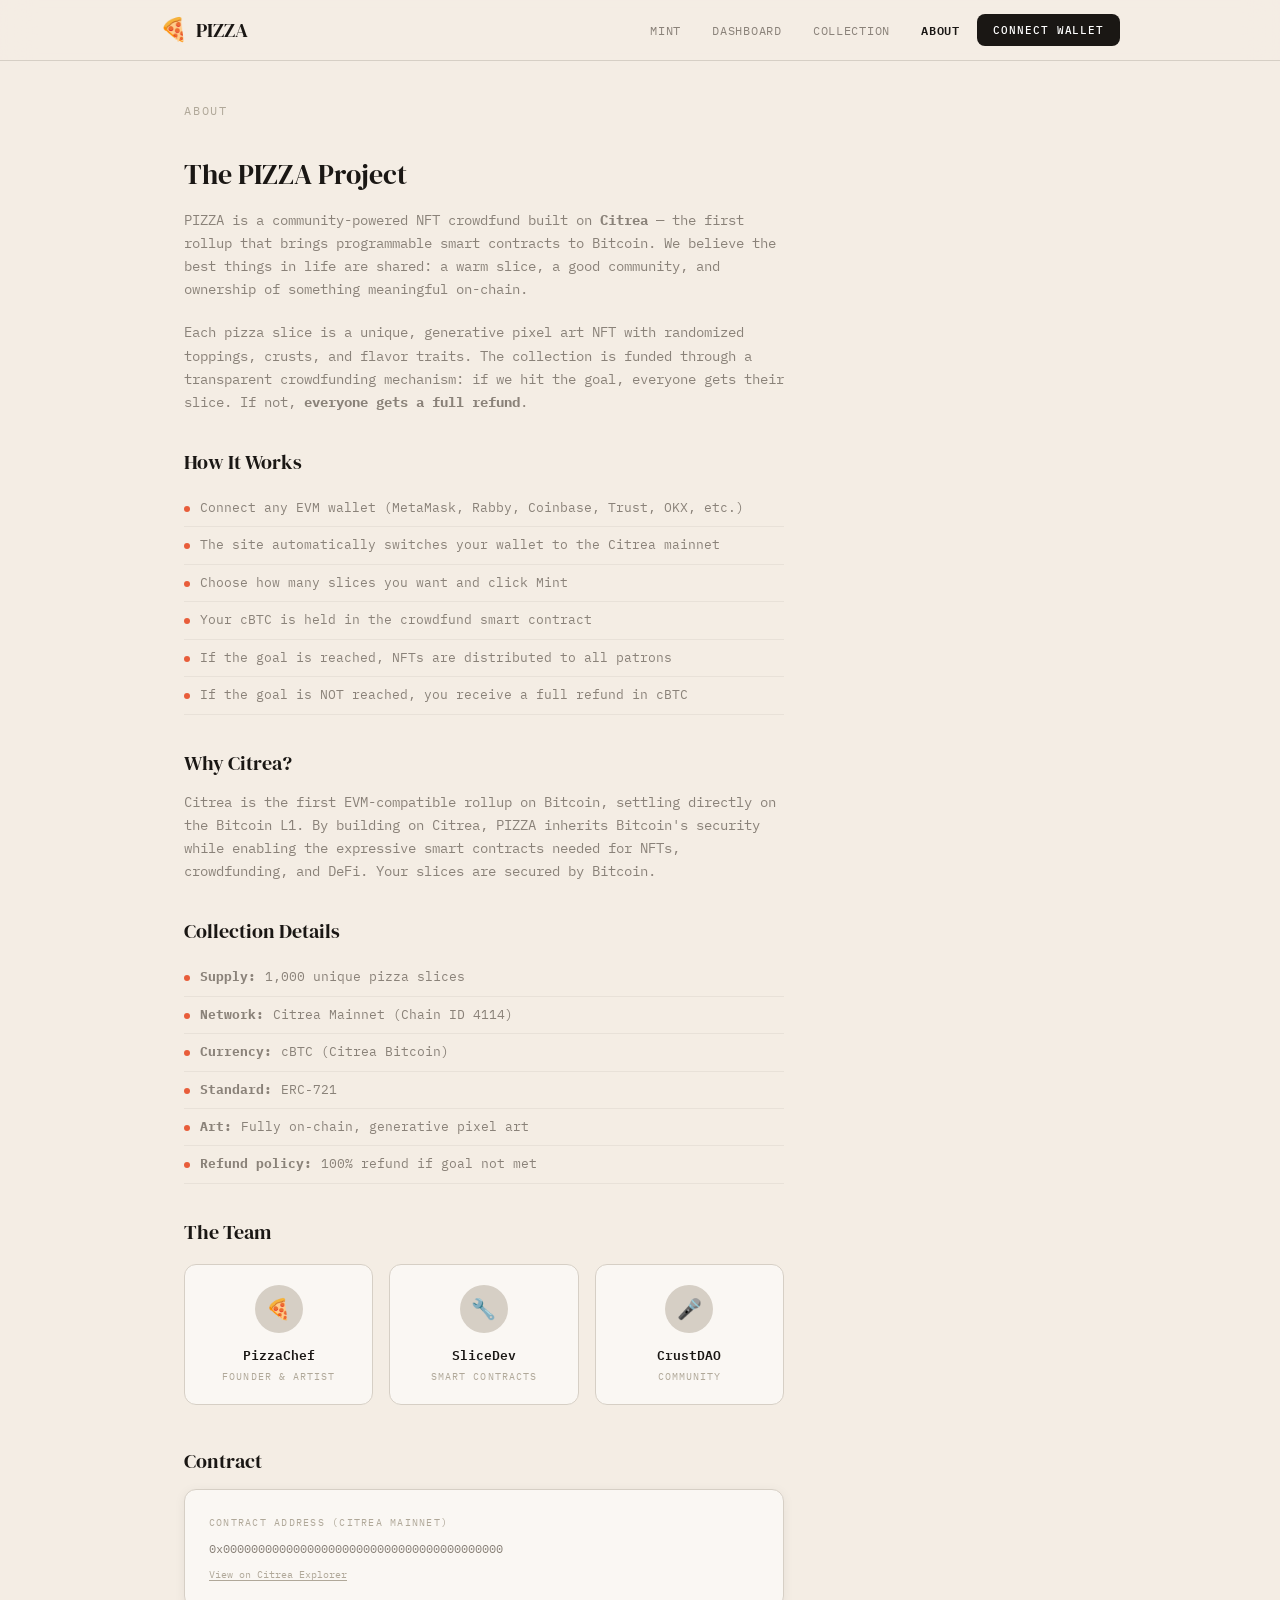
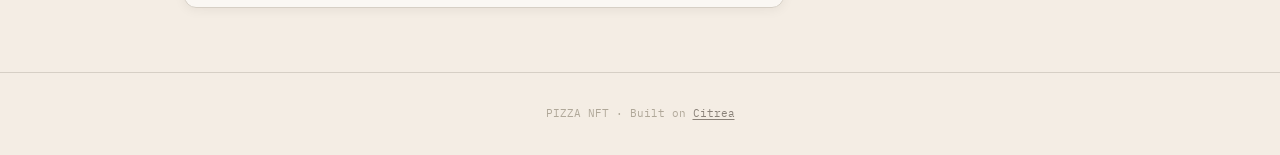
==== about.html @ 250a1ff3 "feat: initial PIZZA NFT crowdfund web app on Citrea Mainnet - 4 pages: Mint (index), Dashboard, Coll" ====
<!DOCTYPE html>
<html lang="en">
<head>
  <meta charset="UTF-8">
  <meta name="viewport" content="width=device-width, initial-scale=1.0">
  <title>About — PIZZA NFT</title>
  <link rel="stylesheet" href="css/style.css">
</head>
<body>
  <nav class="navbar">
    <div class="nav-inner">
      <a href="index.html" class="nav-logo"><span class="pizza-emoji">&#127829;</span> PIZZA</a>
      <button class="menu-toggle" id="menuToggle"><span></span><span></span><span></span></button>
      <ul class="nav-links">
        <li><a href="index.html" class="nav-link">Mint</a></li>
        <li><a href="dashboard.html" class="nav-link">Dashboard</a></li>
        <li><a href="collection.html" class="nav-link">Collection</a></li>
        <li><a href="about.html" class="nav-link">About</a></li>
        <li>
          <button class="btn-connect" id="connectWallet">Connect Wallet</button>
          <div class="wallet-info" id="walletInfo">
            <span class="wallet-addr" id="walletAddr"></span>
            <button class="btn-disconnect" id="disconnectBtn">X</button>
          </div>
        </li>
      </ul>
    </div>
  </nav>
  <div class="network-warning" id="networkWarning">
    <span>Wrong network — please switch to Citrea</span>
    <button id="switchNetwork">Switch</button>
  </div>
  <main class="page">
    <div class="about-content">
      <div class="section-subtitle fade-in">About</div>
      <h2 class="section-title fade-in" style="font-size:1.75rem">The PIZZA Project</h2>
      <p class="fade-in">
        PIZZA is a community-powered NFT crowdfund built on <strong>Citrea</strong> — the first rollup that brings
        programmable smart contracts to Bitcoin. We believe the best things in life are shared: a warm slice, a good community,
        and ownership of something meaningful on-chain.
      </p>
      <p class="fade-in">
        Each pizza slice is a unique, generative pixel art NFT with randomized toppings, crusts, and flavor traits.
        The collection is funded through a transparent crowdfunding mechanism: if we hit the goal, everyone gets their slice.
        If not, <strong>everyone gets a full refund</strong>.
      </p>
      <h2 class="fade-in">How It Works</h2>
      <ul class="feature-list fade-in">
        <li>Connect any EVM wallet (MetaMask, Rabby, Coinbase, Trust, OKX, etc.)</li>
        <li>The site automatically switches your wallet to the Citrea mainnet</li>
        <li>Choose how many slices you want and click Mint</li>
        <li>Your cBTC is held in the crowdfund smart contract</li>
        <li>If the goal is reached, NFTs are distributed to all patrons</li>
        <li>If the goal is NOT reached, you receive a full refund in cBTC</li>
      </ul>
      <h2 class="fade-in">Why Citrea?</h2>
      <p class="fade-in">
        Citrea is the first EVM-compatible rollup on Bitcoin, settling directly on the Bitcoin L1.
        By building on Citrea, PIZZA inherits Bitcoin's security while enabling the expressive smart contracts
        needed for NFTs, crowdfunding, and DeFi. Your slices are secured by Bitcoin.
      </p>
      <h2 class="fade-in">Collection Details</h2>
      <ul class="feature-list fade-in">
        <li><strong>Supply:</strong> 1,000 unique pizza slices</li>
        <li><strong>Network:</strong> Citrea Mainnet (Chain ID 4114)</li>
        <li><strong>Currency:</strong> cBTC (Citrea Bitcoin)</li>
        <li><strong>Standard:</strong> ERC-721</li>
        <li><strong>Art:</strong> Fully on-chain, generative pixel art</li>
        <li><strong>Refund policy:</strong> 100% refund if goal not met</li>
      </ul>
      <h2 class="fade-in">The Team</h2>
      <div class="team-grid fade-in">
        <div class="team-card">
          <div class="team-avatar">&#127829;</div>
          <div class="name">PizzaChef</div>
          <div class="role">Founder & Artist</div>
        </div>
        <div class="team-card">
          <div class="team-avatar">&#128295;</div>
          <div class="name">SliceDev</div>
          <div class="role">Smart Contracts</div>
        </div>
        <div class="team-card">
          <div class="team-avatar">&#127908;</div>
          <div class="name">CrustDAO</div>
          <div class="role">Community</div>
        </div>
      </div>
      <h2 class="fade-in" style="margin-top:2.5rem">Contract</h2>
      <div class="card fade-in" style="margin-top:0.75rem">
        <div class="label" style="font-size:0.65rem;text-transform:uppercase;letter-spacing:0.12em;color:var(--text-soft);margin-bottom:0.5rem">Contract Address (Citrea Mainnet)</div>
        <div style="font-size:0.75rem;word-break:break-all;color:var(--text-muted)">
          0x0000000000000000000000000000000000000000
        </div>
        <div style="font-size:0.65rem;color:var(--text-soft);margin-top:0.5rem">
          <a href="https://explorer.mainnet.citrea.xyz" target="_blank" style="text-decoration:underline;text-underline-offset:2px">View on Citrea Explorer</a>
        </div>
      </div>
    </div>
  </main>
  <div class="modal-overlay" id="modalOverlay"></div>
  <div class="wallet-modal" id="walletModal">
    <div class="modal-header">
      <h3>Connect Wallet</h3>
      <button class="modal-close" id="modalClose">&times;</button>
    </div>
    <div class="wallet-list" id="walletList"></div>
  </div>
  <footer class="site-footer">
    <p>PIZZA NFT &middot; Built on <a href="https://citrea.xyz" target="_blank">Citrea</a></p>
  </footer>
  <script type="module" src="js/app.js"></script>
</body>
</html>
---- css/style.css ----
@import url('https://fonts.googleapis.com/css2?family=DM+Serif+Display:ital@0;1&family=IBM+Plex+Mono:wght@400;500;600&display=swap');

*, *::before, *::after { margin: 0; padding: 0; box-sizing: border-box; }

:root {
  --bg: #f4ede4;
  --bg-card: #faf7f3;
  --text: #1a1714;
  --text-muted: #8a8279;
  --text-soft: #b0a899;
  --accent: #e85d3a;
  --green: #2d8a4e;
  --red: #c0392b;
  --border: #d6cfc5;
  --btn: #1a1714;
  --btn-hover: #2e2a25;
  --radius: 12px;
  --shadow: 0 2px 12px rgba(26,23,20,0.06);
}

html { font-size: 16px; scroll-behavior: smooth; }

body {
  background: var(--bg);
  color: var(--text);
  font-family: 'IBM Plex Mono', monospace;
  min-height: 100vh;
  -webkit-font-smoothing: antialiased;
  line-height: 1.6;
}

a { color: inherit; text-decoration: none; }

.navbar {
  position: sticky;
  top: 0;
  z-index: 100;
  background: rgba(244, 237, 228, 0.85);
  backdrop-filter: blur(16px);
  -webkit-backdrop-filter: blur(16px);
  border-bottom: 1px solid var(--border);
  padding: 0 1.5rem;
}

.nav-inner {
  max-width: 960px;
  margin: 0 auto;
  display: flex;
  align-items: center;
  justify-content: space-between;
  height: 60px;
}

.nav-logo {
  font-family: 'DM Serif Display', serif;
  font-size: 1.25rem;
  display: flex;
  align-items: center;
  gap: 0.5rem;
}

.nav-logo .pizza-emoji { font-size: 1.4rem; display: inline-block; }

.nav-links {
  display: flex;
  align-items: center;
  gap: 0.25rem;
  list-style: none;
}

.nav-link {
  font-size: 0.75rem;
  letter-spacing: 0.06em;
  text-transform: uppercase;
  padding: 0.5rem 0.85rem;
  border-radius: 8px;
  transition: background 0.2s, color 0.2s;
  color: var(--text-muted);
}

.nav-link:hover { background: rgba(26,23,20,0.04); color: var(--text); }
.nav-link.active { color: var(--text); font-weight: 600; }

.btn-connect {
  font-family: 'IBM Plex Mono', monospace;
  font-size: 0.7rem;
  font-weight: 500;
  letter-spacing: 0.08em;
  text-transform: uppercase;
  padding: 0.55rem 1rem;
  background: var(--btn);
  color: #fff;
  border: none;
  border-radius: 8px;
  cursor: pointer;
  transition: background 0.2s, transform 0.12s;
}
.btn-connect:hover { background: var(--btn-hover); transform: translateY(-1px); }

.wallet-info {
  display: none;
  align-items: center;
  gap: 0.5rem;
  font-size: 0.75rem;
}

.wallet-addr {
  background: rgba(26,23,20,0.05);
  padding: 0.4rem 0.75rem;
  border-radius: 8px;
  font-weight: 500;
}

.btn-disconnect {
  font-family: 'IBM Plex Mono', monospace;
  font-size: 0.6rem;
  padding: 0.35rem 0.6rem;
  background: transparent;
  border: 1px solid var(--border);
  border-radius: 6px;
  cursor: pointer;
  color: var(--text-muted);
  transition: all 0.2s;
}
.btn-disconnect:hover { border-color: var(--red); color: var(--red); }

.menu-toggle {
  display: none;
  flex-direction: column;
  gap: 4px;
  background: none;
  border: none;
  cursor: pointer;
  padding: 4px;
}
.menu-toggle span {
  display: block;
  width: 20px;
  height: 2px;
  background: var(--text);
  border-radius: 2px;
  transition: transform 0.3s, opacity 0.3s;
}
.menu-toggle.open span:nth-child(1) { transform: translateY(6px) rotate(45deg); }
.menu-toggle.open span:nth-child(2) { opacity: 0; }
.menu-toggle.open span:nth-child(3) { transform: translateY(-6px) rotate(-45deg); }

@media (max-width: 700px) {
  .menu-toggle { display: flex; }
  .nav-links {
    display: none;
    position: absolute;
    top: 60px;
    left: 0;
    right: 0;
    background: var(--bg);
    flex-direction: column;
    padding: 1rem;
    border-bottom: 1px solid var(--border);
    gap: 0.25rem;
  }
  .nav-links.open { display: flex; }
  .nav-link { width: 100%; padding: 0.75rem; }
}

.network-warning {
  display: none;
  align-items: center;
  justify-content: center;
  gap: 0.75rem;
  background: #fef3e5;
  border-bottom: 1px solid #f0d6a8;
  padding: 0.6rem 1rem;
  font-size: 0.75rem;
  color: #8a6a2e;
}

.network-warning button {
  font-family: 'IBM Plex Mono', monospace;
  font-size: 0.65rem;
  font-weight: 600;
  padding: 0.3rem 0.75rem;
  background: #8a6a2e;
  color: #fff;
  border: none;
  border-radius: 6px;
  cursor: pointer;
}

.page {
  max-width: 960px;
  margin: 0 auto;
  padding: 2.5rem 1.5rem 4rem;
}

.page-center {
  max-width: 460px;
  margin: 0 auto;
}

.section-title {
  font-family: 'DM Serif Display', serif;
  font-weight: 400;
  font-size: 1.5rem;
  margin-bottom: 1.5rem;
}

.section-subtitle {
  font-size: 0.75rem;
  text-transform: uppercase;
  letter-spacing: 0.15em;
  color: var(--text-soft);
  margin-bottom: 0.5rem;
}

.card {
  background: var(--bg-card);
  border: 1px solid var(--border);
  border-radius: var(--radius);
  padding: 1.5rem;
  box-shadow: var(--shadow);
}

.hero {
  text-align: center;
  padding-top: 1rem;
}

.hero h1 {
  font-family: 'DM Serif Display', serif;
  font-weight: 400;
  font-size: clamp(1.75rem, 6vw, 2.25rem);
  line-height: 1.2;
  letter-spacing: -0.01em;
  margin-bottom: 2rem;
}

.pizza-art {
  margin: 0 auto 1.75rem;
  animation: float 4s ease-in-out infinite;
}

.pizza-art svg {
  display: block;
  margin: 0 auto;
  filter: drop-shadow(0 8px 24px rgba(26,23,20,0.08));
}

@keyframes float {
  0%, 100% { transform: translateY(0); }
  50% { transform: translateY(-6px); }
}

.timer-row {
  display: flex;
  align-items: center;
  justify-content: center;
  gap: 0.75rem;
  margin-bottom: 2rem;
}

.live-badge {
  background: var(--green);
  color: #fff;
  font-size: 0.6rem;
  font-weight: 500;
  letter-spacing: 0.1em;
  text-transform: uppercase;
  padding: 0.3rem 0.6rem;
  border-radius: 100px;
  display: flex;
  align-items: center;
  gap: 0.3rem;
}

.live-dot {
  width: 5px;
  height: 5px;
  border-radius: 50%;
  background: #fff;
  animation: pulse 1.5s ease-in-out infinite;
}

@keyframes pulse {
  0%, 100% { opacity: 1; }
  50% { opacity: 0.3; }
}

.countdown { font-size: 0.8rem; color: var(--text-muted); }
.countdown span { color: var(--text); font-weight: 500; }
.countdown small { font-size: 0.6rem; color: var(--text-soft); margin-right: 0.1rem; }

.price-display { margin-bottom: 1.5rem; }

.price-value {
  font-family: 'DM Serif Display', serif;
  font-size: clamp(2rem, 8vw, 2.75rem);
  letter-spacing: -0.02em;
  line-height: 1;
}

.price-label {
  font-size: 0.65rem;
  letter-spacing: 0.2em;
  text-transform: uppercase;
  color: var(--text-soft);
  margin-top: 0.3rem;
}

.stats-row {
  display: flex;
  align-items: center;
  justify-content: center;
  gap: 0.5rem;
  font-size: 0.8rem;
  color: var(--text-muted);
  margin-bottom: 0.75rem;
}

.stats-row strong { color: var(--text); font-weight: 500; }
.stats-dot { width: 3px; height: 3px; border-radius: 50%; background: var(--text-soft); }

.progress-wrap { margin-bottom: 1.75rem; }

.progress-bar {
  width: 100%;
  height: 2px;
  background: var(--border);
  border-radius: 2px;
  overflow: hidden;
  margin-bottom: 0.4rem;
}

.progress-fill {
  height: 100%;
  background: var(--text);
  border-radius: 2px;
  transition: width 1.5s cubic-bezier(0.16, 1, 0.3, 1);
}

.progress-text {
  font-size: 0.7rem;
  color: var(--text-soft);
  letter-spacing: 0.02em;
}

.divider {
  width: 100%;
  height: 1px;
  background: var(--border);
  margin: 1.5rem 0;
}

.mint-input {
  width: 100%;
  padding: 0.9rem 1rem;
  font-family: 'IBM Plex Mono', monospace;
  font-size: 1.1rem;
  color: var(--text);
  background: var(--bg-card);
  border: 1.5px solid var(--border);
  border-radius: 10px;
  text-align: center;
  outline: none;
  transition: border-color 0.25s, box-shadow 0.25s;
}

.mint-input:focus {
  border-color: var(--text);
  box-shadow: 0 0 0 3px rgba(26,23,20,0.06);
}

.conversion-note {
  font-size: 0.65rem;
  color: var(--text-soft);
  margin-top: 0.4rem;
  margin-bottom: 1.25rem;
}

.btn-mint {
  width: 100%;
  padding: 1rem;
  background: var(--btn);
  color: #fff;
  font-family: 'IBM Plex Mono', monospace;
  font-size: 0.875rem;
  font-weight: 500;
  letter-spacing: 0.15em;
  text-transform: uppercase;
  border: none;
  border-radius: 10px;
  cursor: pointer;
  transition: background 0.2s, transform 0.12s, box-shadow 0.2s;
}

.btn-mint:hover {
  background: var(--btn-hover);
  transform: translateY(-1px);
  box-shadow: 0 6px 20px rgba(26,23,20,0.15);
}

.btn-mint:active { transform: translateY(0); box-shadow: none; }
.btn-mint:disabled { opacity: 0.5; cursor: not-allowed; transform: none; }

.mint-footer {
  margin-top: 1.5rem;
  text-align: center;
  line-height: 1.8;
}

.mint-footer p {
  font-size: 0.8rem;
  color: var(--text-muted);
  font-style: italic;
  font-family: 'DM Serif Display', serif;
}

.modal-overlay {
  display: none;
  position: fixed;
  inset: 0;
  background: rgba(26,23,20,0.4);
  backdrop-filter: blur(4px);
  z-index: 200;
}
.modal-overlay.show { display: block; }

.wallet-modal {
  display: none;
  position: fixed;
  top: 50%;
  left: 50%;
  transform: translate(-50%, -50%) scale(0.95);
  background: var(--bg-card);
  border: 1px solid var(--border);
  border-radius: 16px;
  padding: 2rem;
  width: 90%;
  max-width: 360px;
  z-index: 201;
  box-shadow: 0 24px 60px rgba(26,23,20,0.15);
  opacity: 0;
  transition: opacity 0.25s, transform 0.25s;
}

.wallet-modal.show {
  display: block;
  opacity: 1;
  transform: translate(-50%, -50%) scale(1);
}

.modal-header {
  display: flex;
  justify-content: space-between;
  align-items: center;
  margin-bottom: 1.25rem;
}

.modal-header h3 {
  font-family: 'DM Serif Display', serif;
  font-weight: 400;
  font-size: 1.1rem;
}

.modal-close {
  background: none;
  border: none;
  font-size: 1.25rem;
  cursor: pointer;
  color: var(--text-muted);
  padding: 0.25rem;
  line-height: 1;
}

.wallet-list {
  display: flex;
  flex-direction: column;
  gap: 0.5rem;
}

.wallet-option {
  display: flex;
  align-items: center;
  gap: 0.75rem;
  width: 100%;
  padding: 0.85rem 1rem;
  background: var(--bg);
  border: 1px solid var(--border);
  border-radius: 10px;
  font-family: 'IBM Plex Mono', monospace;
  font-size: 0.8rem;
  cursor: pointer;
  transition: border-color 0.2s, background 0.2s;
}

.wallet-option:hover { border-color: var(--text); background: #f0e9df; }

.wallet-icon {
  width: 32px;
  height: 32px;
  border-radius: 8px;
  background: #fff;
  display: flex;
  align-items: center;
  justify-content: center;
  flex-shrink: 0;
  overflow: hidden;
  border: 1px solid var(--border);
}

.wallet-icon svg { width: 100%; height: 100%; display: block; }
.wallet-icon img { width: 100%; height: 100%; object-fit: contain; display: block; }

.wallet-option .wallet-name {
  flex: 1;
  text-align: left;
  font-weight: 500;
}

.wallet-option .wallet-tag {
  font-size: 0.55rem;
  letter-spacing: 0.1em;
  text-transform: uppercase;
  color: var(--text-soft);
  background: rgba(26,23,20,0.05);
  padding: 0.2rem 0.45rem;
  border-radius: 6px;
}

.wallet-option .wallet-tag.installed { color: var(--green); background: rgba(45,138,78,0.1); }

.no-wallet {
  text-align: center;
  color: var(--text-muted);
  font-size: 0.8rem;
  padding: 1rem 0;
  line-height: 1.6;
}

.dash-grid {
  display: grid;
  grid-template-columns: repeat(auto-fit, minmax(200px, 1fr));
  gap: 1rem;
  margin-bottom: 2rem;
}

.dash-card {
  background: var(--bg-card);
  border: 1px solid var(--border);
  border-radius: var(--radius);
  padding: 1.25rem;
  box-shadow: var(--shadow);
}

.dash-card .label {
  font-size: 0.65rem;
  text-transform: uppercase;
  letter-spacing: 0.12em;
  color: var(--text-soft);
  margin-bottom: 0.5rem;
}

.dash-card .value {
  font-family: 'DM Serif Display', serif;
  font-size: 1.5rem;
}

.dash-card .sub {
  font-size: 0.7rem;
  color: var(--text-muted);
  margin-top: 0.25rem;
}

.activity-table {
  width: 100%;
  border-collapse: collapse;
  font-size: 0.75rem;
}

.activity-table th {
  text-align: left;
  font-size: 0.6rem;
  text-transform: uppercase;
  letter-spacing: 0.1em;
  color: var(--text-soft);
  padding: 0.75rem 0.5rem;
  border-bottom: 1px solid var(--border);
}

.activity-table td {
  padding: 0.75rem 0.5rem;
  border-bottom: 1px solid rgba(214,207,197,0.4);
  color: var(--text-muted);
}

.activity-table .addr { font-weight: 500; color: var(--text); }
.activity-table .amount { color: var(--green); font-weight: 500; }

.collection-grid {
  display: grid;
  grid-template-columns: repeat(auto-fill, minmax(140px, 1fr));
  gap: 1rem;
}

.nft-card {
  background: var(--bg-card);
  border: 1px solid var(--border);
  border-radius: var(--radius);
  overflow: hidden;
  transition: transform 0.2s, box-shadow 0.2s;
  cursor: pointer;
}

.nft-card:hover {
  transform: translateY(-3px);
  box-shadow: 0 8px 24px rgba(26,23,20,0.1);
}

.nft-img {
  aspect-ratio: 1;
  display: flex;
  align-items: center;
  justify-content: center;
  background: var(--bg);
}

.nft-img svg { width: 80%; height: 80%; }

.nft-info { padding: 0.75rem; }
.nft-info .nft-name { font-size: 0.7rem; font-weight: 600; margin-bottom: 0.2rem; }
.nft-info .nft-price { font-size: 0.65rem; color: var(--text-muted); }

.about-content { max-width: 600px; }

.about-content p {
  font-size: 0.85rem;
  color: var(--text-muted);
  margin-bottom: 1.25rem;
  line-height: 1.7;
}

.about-content h2 {
  font-family: 'DM Serif Display', serif;
  font-weight: 400;
  font-size: 1.25rem;
  margin-bottom: 0.75rem;
  margin-top: 2rem;
}

.feature-list {
  list-style: none;
  margin-bottom: 1.5rem;
}

.feature-list li {
  font-size: 0.8rem;
  color: var(--text-muted);
  padding: 0.5rem 0;
  border-bottom: 1px solid rgba(214,207,197,0.4);
  display: flex;
  align-items: flex-start;
  gap: 0.6rem;
}

.feature-list li::before {
  content: '';
  width: 6px;
  height: 6px;
  border-radius: 50%;
  background: var(--accent);
  flex-shrink: 0;
  margin-top: 0.5rem;
}

.team-grid {
  display: grid;
  grid-template-columns: repeat(auto-fit, minmax(180px, 1fr));
  gap: 1rem;
  margin-top: 1rem;
}

.team-card {
  background: var(--bg-card);
  border: 1px solid var(--border);
  border-radius: var(--radius);
  padding: 1.25rem;
  text-align: center;
}

.team-avatar {
  width: 48px;
  height: 48px;
  border-radius: 50%;
  background: var(--border);
  margin: 0 auto 0.75rem;
  display: flex;
  align-items: center;
  justify-content: center;
  font-size: 1.25rem;
}

.team-card .name { font-size: 0.8rem; font-weight: 600; margin-bottom: 0.15rem; }
.team-card .role { font-size: 0.65rem; color: var(--text-soft); text-transform: uppercase; letter-spacing: 0.1em; }

.site-footer {
  border-top: 1px solid var(--border);
  padding: 2rem 1.5rem;
  text-align: center;
}

.site-footer p { font-size: 0.7rem; color: var(--text-soft); }
.site-footer a { color: var(--text-muted); text-decoration: underline; text-underline-offset: 2px; }

.fade-in {
  opacity: 0;
  transform: translateY(12px);
  animation: fadeUp 0.5s ease forwards;
}

@keyframes fadeUp {
  to { opacity: 1; transform: translateY(0); }
}

.fade-in:nth-child(1) { animation-delay: 0.05s; }
.fade-in:nth-child(2) { animation-delay: 0.1s; }
.fade-in:nth-child(3) { animation-delay: 0.15s; }
.fade-in:nth-child(4) { animation-delay: 0.2s; }
.fade-in:nth-child(5) { animation-delay: 0.25s; }
.fade-in:nth-child(6) { animation-delay: 0.3s; }
.fade-in:nth-child(7) { animation-delay: 0.35s; }
.fade-in:nth-child(8) { animation-delay: 0.4s; }
.fade-in:nth-child(9) { animation-delay: 0.45s; }
.fade-in:nth-child(10) { animation-delay: 0.5s; }
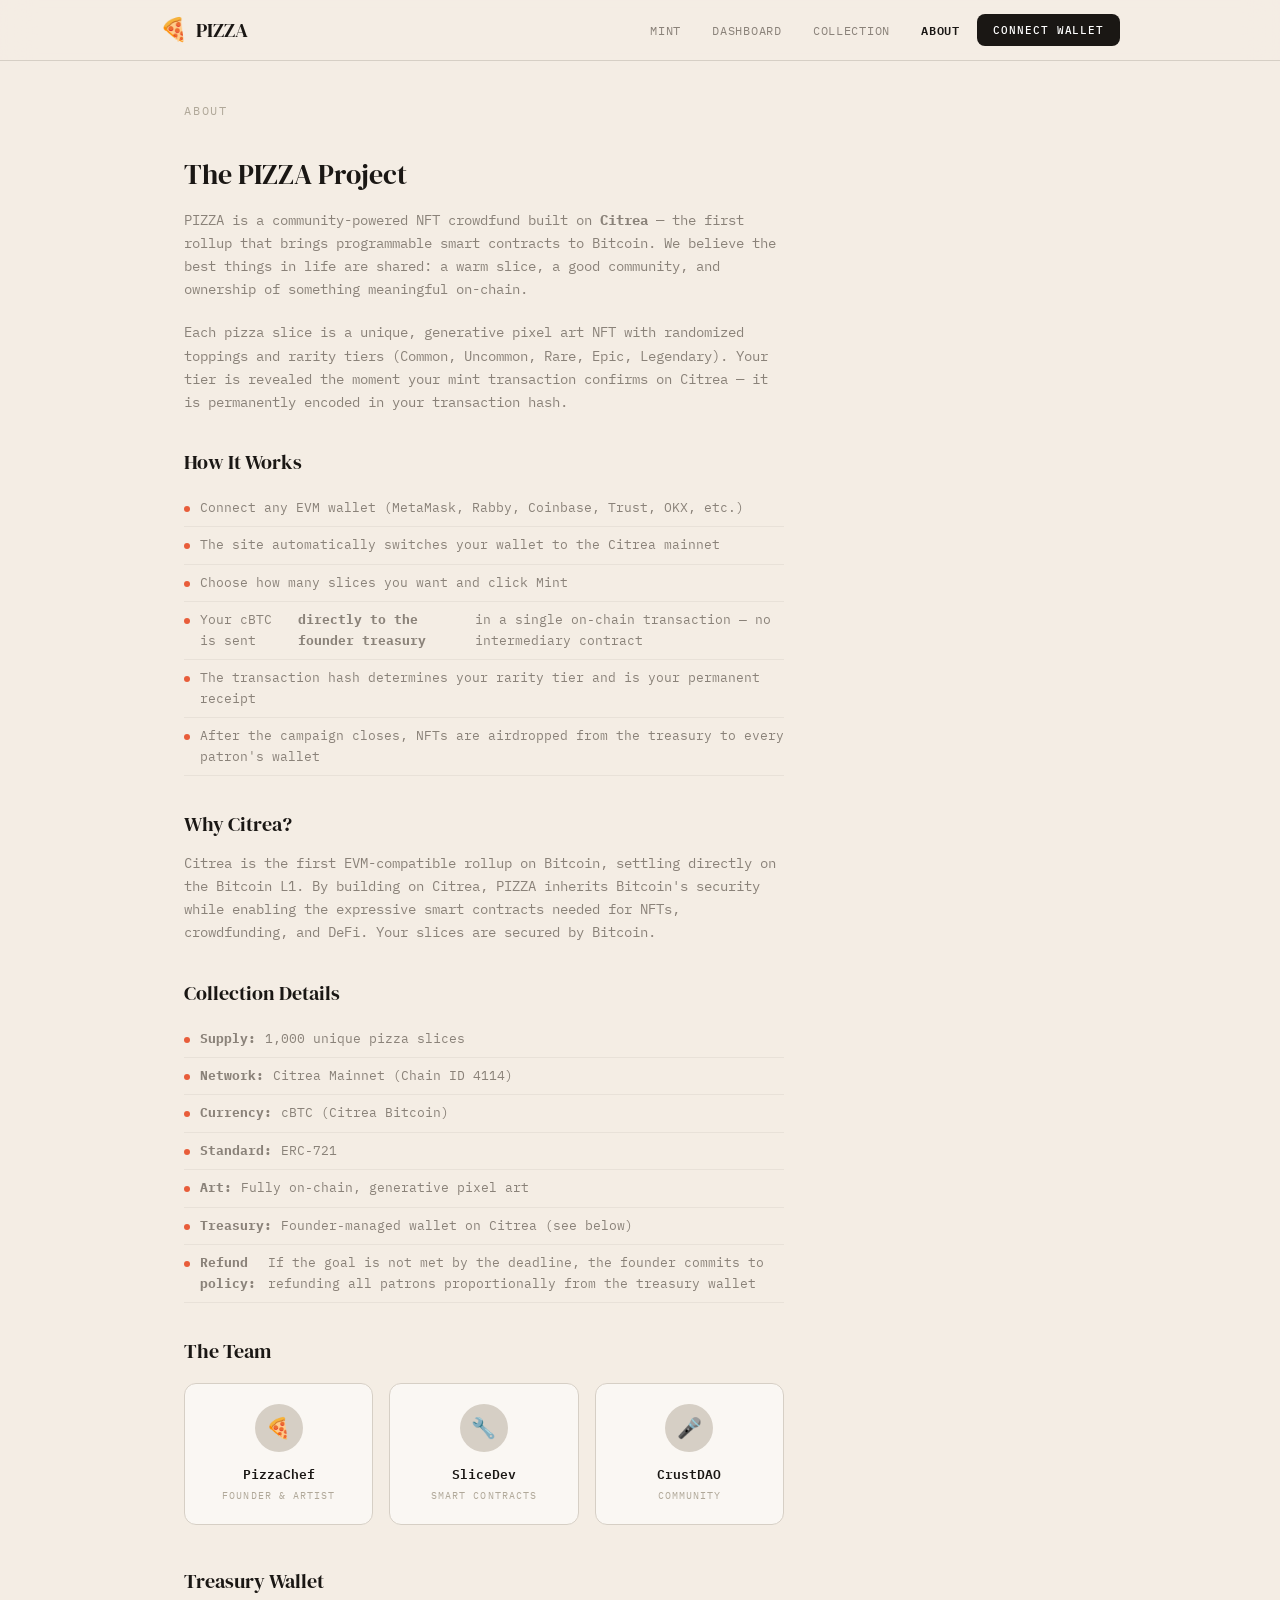
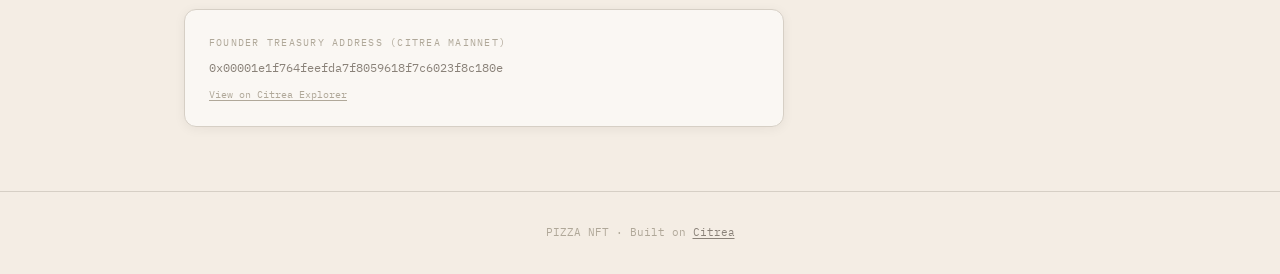
==== commit 3ad871fc: "feat: real on-chain mint flow + rarity reveal modal - Replace demo alert with eth_sendTransaction to" ====
--- a/about.html
+++ b/about.html
@@ -40,18 +40,18 @@
         and ownership of something meaningful on-chain.
       </p>
       <p class="fade-in">
-        Each pizza slice is a unique, generative pixel art NFT with randomized toppings, crusts, and flavor traits.
-        The collection is funded through a transparent crowdfunding mechanism: if we hit the goal, everyone gets their slice.
-        If not, <strong>everyone gets a full refund</strong>.
+        Each pizza slice is a unique, generative pixel art NFT with randomized toppings and rarity tiers
+        (Common, Uncommon, Rare, Epic, Legendary). Your tier is revealed the moment your mint transaction
+        confirms on Citrea — it is permanently encoded in your transaction hash.
       </p>
       <h2 class="fade-in">How It Works</h2>
       <ul class="feature-list fade-in">
         <li>Connect any EVM wallet (MetaMask, Rabby, Coinbase, Trust, OKX, etc.)</li>
         <li>The site automatically switches your wallet to the Citrea mainnet</li>
         <li>Choose how many slices you want and click Mint</li>
-        <li>Your cBTC is held in the crowdfund smart contract</li>
-        <li>If the goal is reached, NFTs are distributed to all patrons</li>
-        <li>If the goal is NOT reached, you receive a full refund in cBTC</li>
+        <li>Your cBTC is sent <strong>directly to the founder treasury</strong> in a single on-chain transaction — no intermediary contract</li>
+        <li>The transaction hash determines your rarity tier and is your permanent receipt</li>
+        <li>After the campaign closes, NFTs are airdropped from the treasury to every patron's wallet</li>
       </ul>
       <h2 class="fade-in">Why Citrea?</h2>
       <p class="fade-in">
@@ -66,7 +66,8 @@
         <li><strong>Currency:</strong> cBTC (Citrea Bitcoin)</li>
         <li><strong>Standard:</strong> ERC-721</li>
         <li><strong>Art:</strong> Fully on-chain, generative pixel art</li>
-        <li><strong>Refund policy:</strong> 100% refund if goal not met</li>
+        <li><strong>Treasury:</strong> Founder-managed wallet on Citrea (see below)</li>
+        <li><strong>Refund policy:</strong> If the goal is not met by the deadline, the founder commits to refunding all patrons proportionally from the treasury wallet</li>
       </ul>
       <h2 class="fade-in">The Team</h2>
       <div class="team-grid fade-in">
@@ -86,14 +87,14 @@
           <div class="role">Community</div>
         </div>
       </div>
-      <h2 class="fade-in" style="margin-top:2.5rem">Contract</h2>
+      <h2 class="fade-in" style="margin-top:2.5rem">Treasury Wallet</h2>
       <div class="card fade-in" style="margin-top:0.75rem">
-        <div class="label" style="font-size:0.65rem;text-transform:uppercase;letter-spacing:0.12em;color:var(--text-soft);margin-bottom:0.5rem">Contract Address (Citrea Mainnet)</div>
+        <div class="label" style="font-size:0.65rem;text-transform:uppercase;letter-spacing:0.12em;color:var(--text-soft);margin-bottom:0.5rem">Founder Treasury Address (Citrea Mainnet)</div>
         <div style="font-size:0.75rem;word-break:break-all;color:var(--text-muted)">
-          0x0000000000000000000000000000000000000000
+          0x00001e1f764feefda7f8059618f7c6023f8c180e
         </div>
         <div style="font-size:0.65rem;color:var(--text-soft);margin-top:0.5rem">
-          <a href="https://explorer.mainnet.citrea.xyz" target="_blank" style="text-decoration:underline;text-underline-offset:2px">View on Citrea Explorer</a>
+          <a href="https://explorer.mainnet.citrea.xyz/address/0x00001e1f764feefda7f8059618f7c6023f8c180e" target="_blank" style="text-decoration:underline;text-underline-offset:2px">View on Citrea Explorer</a>
         </div>
       </div>
     </div>
--- a/css/style.css
+++ b/css/style.css
@@ -731,3 +731,174 @@
 .fade-in:nth-child(8) { animation-delay: 0.4s; }
 .fade-in:nth-child(9) { animation-delay: 0.45s; }
 .fade-in:nth-child(10) { animation-delay: 0.5s; }
+
+/* slice picker */
+.slice-row {
+  display: flex;
+  align-items: center;
+  justify-content: center;
+  gap: 0.5rem;
+  margin: 0 auto 0.6rem;
+  max-width: 280px;
+}
+.slice-step {
+  width: 36px; height: 36px;
+  border-radius: 8px;
+  border: 1.5px solid var(--border);
+  background: white;
+  font-size: 1.25rem;
+  cursor: pointer;
+  transition: all 0.12s;
+}
+.slice-step:hover { border-color: #888; transform: translateY(-1px); }
+.slice-step:active { transform: translateY(0); }
+.slice-input {
+  width: 60px;
+  height: 36px;
+  text-align: center;
+  border: 1.5px solid var(--border);
+  border-radius: 8px;
+  font-size: 1rem;
+  font-weight: 600;
+  -moz-appearance: textfield;
+}
+.slice-input::-webkit-inner-spin-button,
+.slice-input::-webkit-outer-spin-button { -webkit-appearance: none; margin: 0; }
+.slice-x {
+  font-size: 0.85rem;
+  color: var(--text-soft);
+  margin-left: 0.25rem;
+}
+
+/* mint reveal modal */
+.reveal-modal {
+  position: fixed;
+  top: 50%; left: 50%;
+  transform: translate(-50%, calc(-50% + 16px)) scale(0.96);
+  background: #fff;
+  border-radius: 16px;
+  border: 1px solid var(--border);
+  box-shadow: 0 20px 60px rgba(0,0,0,0.18);
+  z-index: 1001;
+  width: min(92vw, 480px);
+  max-height: 92vh;
+  overflow: auto;
+  opacity: 0;
+  pointer-events: none;
+  transition: opacity 0.18s, transform 0.22s cubic-bezier(.2,.9,.3,1.2);
+  padding: 1.25rem;
+}
+.reveal-modal.show {
+  opacity: 1;
+  pointer-events: auto;
+  transform: translate(-50%, -50%) scale(1);
+}
+.reveal-modal .modal-close {
+  position: absolute; top: 8px; right: 12px;
+  background: none; border: none;
+  font-size: 1.6rem;
+  color: var(--text-soft);
+  cursor: pointer;
+}
+.reveal-inner {
+  display: flex;
+  flex-direction: column;
+  align-items: center;
+  gap: 1rem;
+  padding-top: 0.5rem;
+}
+.reveal-art {
+  width: 240px; height: 240px;
+  border-radius: 12px;
+  background: #fbf6ee;
+  display: flex;
+  align-items: center;
+  justify-content: center;
+  border: 2px solid var(--border);
+  position: relative;
+  overflow: hidden;
+}
+.reveal-art.rarity-2 { background: linear-gradient(135deg, #faf3ff, #fbf6ee); }
+.reveal-art.rarity-3 { background: linear-gradient(135deg, #fff6e6, #fbf6ee); border-color: #e0b070; }
+.reveal-art.rarity-4 { background: linear-gradient(135deg, #ffe4f5, #f3e6ff); border-color: #b478e8; box-shadow: 0 0 18px rgba(180, 120, 232, 0.35); }
+.reveal-art.rarity-5 {
+  background: linear-gradient(135deg, #fff1ad, #ffe27a 25%, #ffd1ec 50%, #c5e8ff 75%, #fff1ad);
+  background-size: 200% 200%;
+  animation: legendGlow 4s ease-in-out infinite;
+  border-color: #d4a40a;
+  box-shadow: 0 0 32px rgba(255, 200, 70, 0.55);
+}
+@keyframes legendGlow {
+  0%, 100% { background-position: 0% 50%; }
+  50% { background-position: 100% 50%; }
+}
+.reveal-body {
+  width: 100%;
+  text-align: center;
+}
+.reveal-rarity {
+  display: flex;
+  justify-content: center;
+  gap: 0.5rem;
+  margin-bottom: 0.5rem;
+  flex-wrap: wrap;
+}
+.rarity-tag {
+  display: inline-block;
+  padding: 0.3rem 0.7rem;
+  border-radius: 999px;
+  font-size: 0.7rem;
+  font-weight: 700;
+  letter-spacing: 0.05em;
+  text-transform: uppercase;
+}
+.rarity-tag.tier-1 { background: #efeae1; color: #6a5e4d; }
+.rarity-tag.tier-2 { background: #ece4f7; color: #5b3aa1; }
+.rarity-tag.tier-3 { background: #fce4c4; color: #8b4f0a; }
+.rarity-tag.tier-4 { background: #f8d4ed; color: #8e1962; }
+.rarity-tag.tier-5 {
+  background: linear-gradient(90deg, #fff1ad, #ffd1ec, #c5e8ff, #fff1ad);
+  background-size: 200% 100%;
+  color: #4a2a00;
+  animation: legendGlow 4s ease-in-out infinite;
+}
+.status-pill {
+  display: inline-block;
+  padding: 0.3rem 0.7rem;
+  border-radius: 999px;
+  font-size: 0.7rem;
+  font-weight: 700;
+  letter-spacing: 0.05em;
+}
+.status-pill.pending { background: #fff5cf; color: #8a6d10; }
+.status-pill.success { background: #d6f0db; color: var(--green); }
+.status-pill.failed { background: #fbe1de; color: var(--red); }
+.reveal-body h3 {
+  margin: 0.25rem 0 0.5rem;
+  font-size: 1.2rem;
+}
+.reveal-sub { color: var(--text-soft); font-size: 0.9rem; margin: 0 0 0.5rem; }
+.reveal-note { color: var(--text-soft); font-size: 0.78rem; margin: 0 0 1rem; line-height: 1.45; }
+.reveal-row {
+  display: flex;
+  justify-content: space-between;
+  align-items: center;
+  padding: 0.4rem 0;
+  font-size: 0.8rem;
+  border-top: 1px dashed var(--border);
+}
+.reveal-row:last-of-type { border-bottom: 1px dashed var(--border); margin-bottom: 1rem; }
+.reveal-label { color: var(--text-soft); font-weight: 500; }
+.reveal-link { color: #1a3a8c; text-decoration: underline; font-family: monospace; font-size: 0.78rem; }
+.reveal-modal .btn.primary {
+  display: inline-block;
+  padding: 0.7rem 1.6rem;
+  border-radius: 10px;
+  background: #111;
+  color: #fff;
+  font-weight: 600;
+  border: none;
+  cursor: pointer;
+  width: 100%;
+}
+.reveal-modal .btn.primary:hover { background: #333; }
